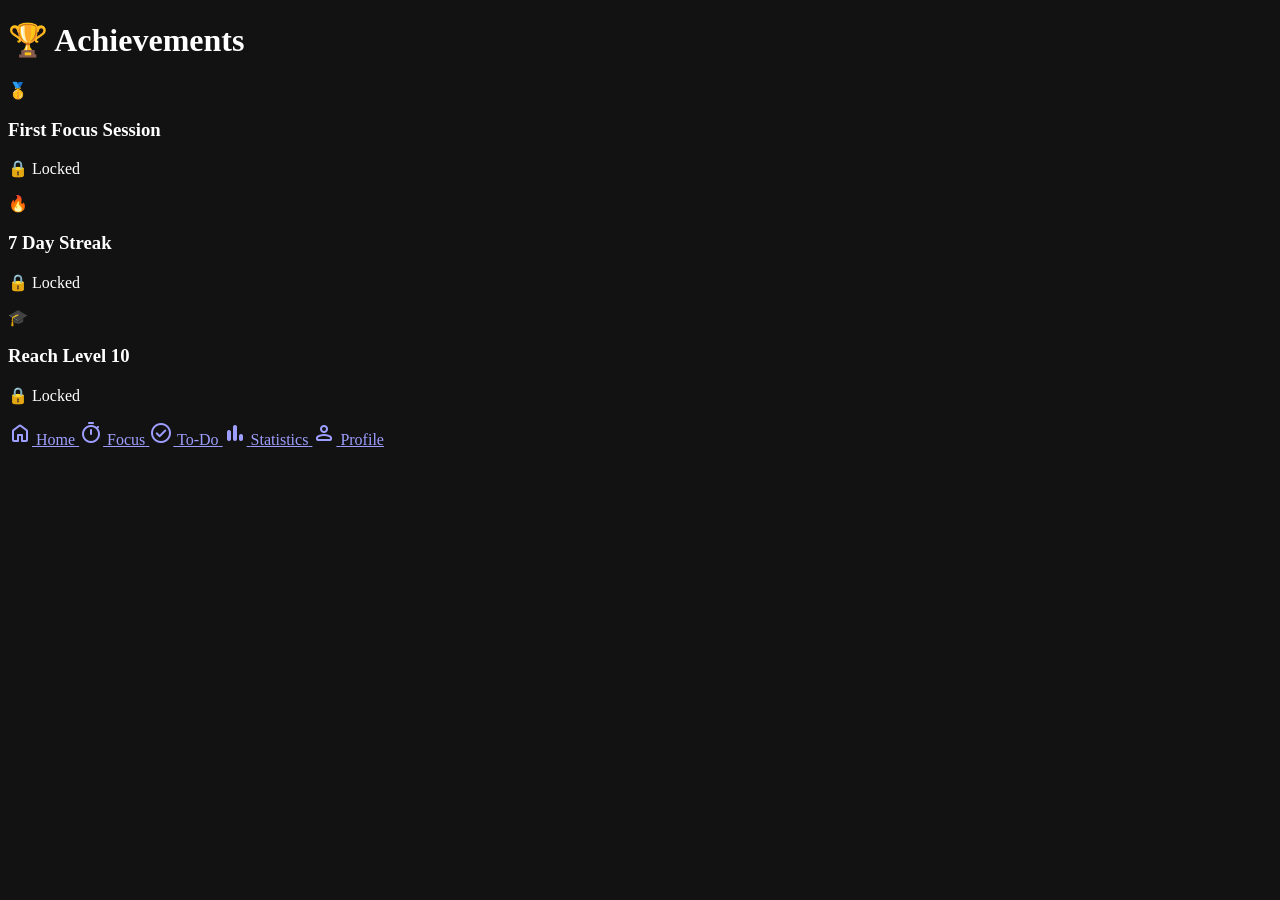
==== achievement.html @ 0099cb58 "Add files via upload" ====
<!DOCTYPE html>
<html lang="en">
<head>
<meta charset="UTF-8">
<meta name="viewport" content="width=device-width, initial-scale=1.0, viewport-fit=cover">
<meta name="theme-color" content="#0a0e15">
<meta name="color-scheme" content="dark">
<title>StudyArc - Achievements</title>

<link rel="manifest" href="manifest.json">
<link rel="icon" href="images/icon-192.png">
<link rel="apple-touch-icon" href="images/icon-192.png">
<meta name="mobile-web-app-capable" content="yes">
<meta name="apple-mobile-web-app-capable" content="yes">

<link rel="preconnect" href="https://fonts.googleapis.com">
<link rel="preconnect" href="https://fonts.gstatic.com" crossorigin>
<link href="https://fonts.googleapis.com/css2?family=Material+Symbols+Rounded" rel="stylesheet">
<link href="https://fonts.googleapis.com/css2?family=Inter:wght@400;500;600;700;800&display=swap" rel="stylesheet">

<link rel="stylesheet" href="css/style.css">
<script src="js/app.js" defer></script>
</head>

<body>

<div class="header-row">
  <h1>🏆 Achievements</h1>
</div>

<div class="card">
  <div class="achievement-row">
    <div class="achievement-icon">🥇</div>
    <div class="achievement-body">
      <h3>First Focus Session</h3>
      <p id="badge1">🔒 Locked</p>
    </div>
  </div>
  <div class="achievement-row">
    <div class="achievement-icon">🔥</div>
    <div class="achievement-body">
      <h3>7 Day Streak</h3>
      <p id="badge2">🔒 Locked</p>
    </div>
  </div>
  <div class="achievement-row">
    <div class="achievement-icon">🎓</div>
    <div class="achievement-body">
      <h3>Reach Level 10</h3>
      <p id="badge3">🔒 Locked</p>
    </div>
  </div>
</div>

<div class="nav">
  <a href="home.html">
    <span class="material-symbols-rounded" aria-hidden="true">home</span>
    <span>Home</span>
  </a>
  <a href="focus.html">
    <span class="material-symbols-rounded" aria-hidden="true">timer</span>
    <span>Focus</span>
  </a>
  <a href="todo.html">
    <span class="material-symbols-rounded" aria-hidden="true">check_circle</span>
    <span>To-Do</span>
  </a>
  <a href="stats.html">
    <span class="material-symbols-rounded" aria-hidden="true">bar_chart</span>
    <span>Statistics</span>
  </a>
  <a href="profile.html">
    <span class="material-symbols-rounded" aria-hidden="true">person</span>
    <span>Profile</span>
  </a>
</div>

<script>
// Recolors each achievement icon once app.js resolves lock state
(function(){
  function sync(){
    ['badge1','badge2','badge3'].forEach(function(id){
      var el = document.getElementById(id);
      if(!el) return;
      var icon = el.closest('.achievement-row').querySelector('.achievement-icon');
      var unlocked = el.textContent.indexOf('🔒') === -1;
      icon.classList.toggle('unlocked', unlocked);
    });
  }
  new MutationObserver(sync).observe(document.body, { subtree:true, characterData:true, childList:true });
  sync();
})();
</script>

</body>
</html>
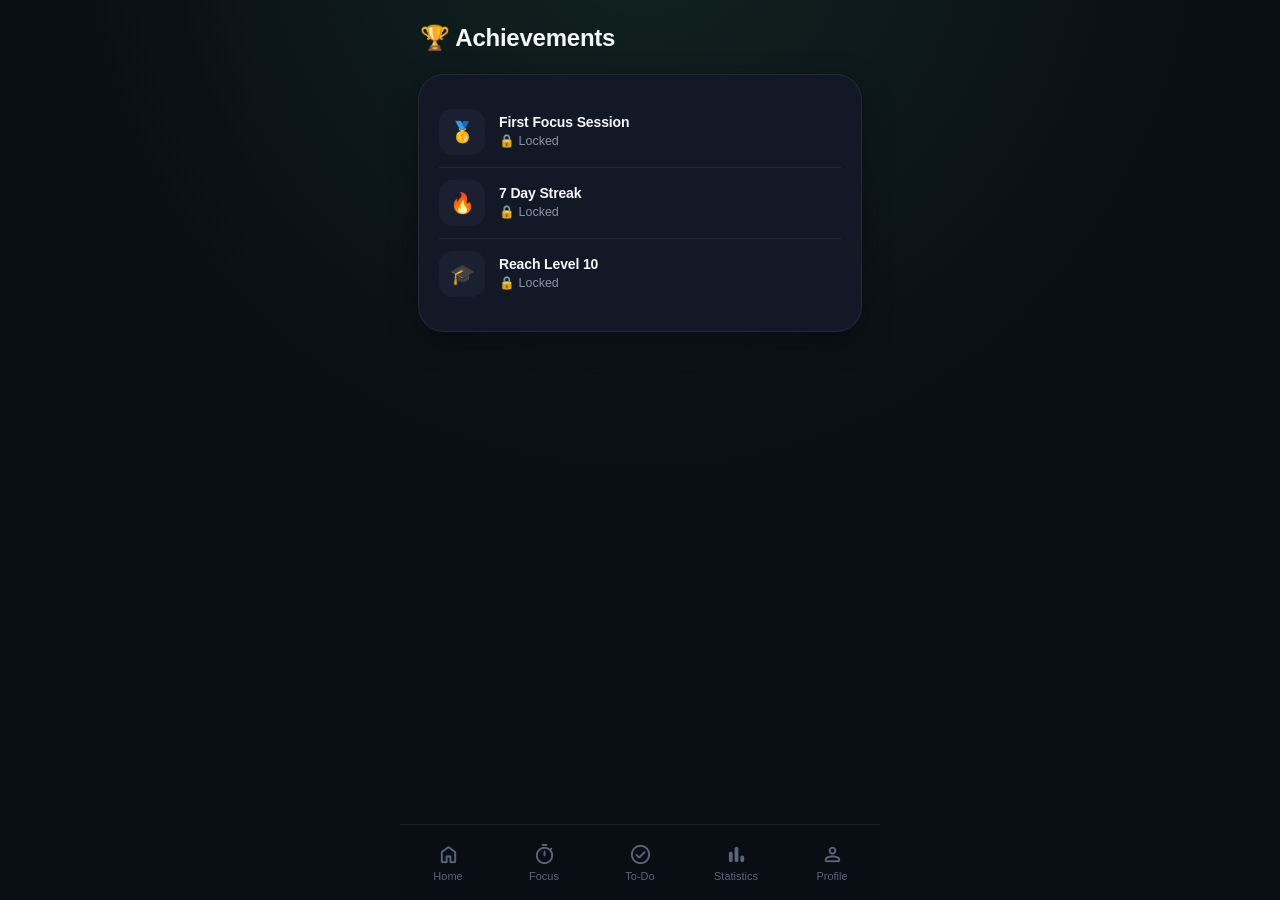
==== commit 67edc822: "Add files via upload" ====
--- a/achievement.html
+++ b/achievement.html
@@ -18,7 +18,7 @@
 <link href="https://fonts.googleapis.com/css2?family=Material+Symbols+Rounded" rel="stylesheet">
 <link href="https://fonts.googleapis.com/css2?family=Inter:wght@400;500;600;700;800&display=swap" rel="stylesheet">
 
-<link rel="stylesheet" href="css/style.css">
+<link rel="stylesheet" href="style.css">
 <script src="js/app.js" defer></script>
 </head>
 
--- a/style.css
+++ b/style.css
@@ -0,0 +1,573 @@
+/* ==========================================
+   StudyArc — Design System
+   ========================================== */
+
+:root{
+  --bg:#0a0e15;
+  --surface:#131826;
+  --surface-2:#1a2030;
+  --surface-3:#212840;
+  --border:rgba(255,255,255,.07);
+  --border-2:rgba(255,255,255,.13);
+
+  --mint:#6ee7b7;
+  --green:#22c55e;
+  --green-deep:#16a34a;
+  --gradient:linear-gradient(135deg,#4ade80 0%,#16a34a 100%);
+  --gradient-soft:linear-gradient(135deg,rgba(74,222,128,.16),rgba(22,163,74,.05));
+
+  --text:#f5f7fa;
+  --sub:#8b93a7;
+  --sub-2:#5b6478;
+
+  --red:#f87171;
+  --blue:#60a5fa;
+  --purple:#a78bfa;
+  --orange:#fb923c;
+  --pink:#f472b6;
+  --slate:#94a3b8;
+
+  --r-lg:26px;
+  --r-md:18px;
+  --r-sm:14px;
+  --r-pill:999px;
+
+  --shadow-card:0 10px 30px rgba(0,0,0,.35);
+  --shadow-btn:0 10px 24px rgba(34,197,94,.30);
+  --nav-h:76px;
+
+  --font:'Inter',-apple-system,BlinkMacSystemFont,sans-serif;
+}
+
+*{box-sizing:border-box;}
+html,body{margin:0;padding:0;}
+html{scroll-behavior:smooth;}
+
+body{
+  background:var(--bg);
+  background-image:radial-gradient(circle at 50% -10%, rgba(74,222,128,.10), transparent 50%);
+  background-attachment:fixed;
+  color:var(--text);
+  font-family:var(--font);
+  -webkit-font-smoothing:antialiased;
+  font-variant-numeric:tabular-nums;
+  max-width:480px;
+  margin:0 auto;
+  min-height:100vh;
+  padding:20px 18px calc(var(--nav-h) + 26px);
+}
+
+::selection{background:rgba(34,197,94,.35);color:#fff;}
+::-webkit-scrollbar{width:6px;height:6px;}
+::-webkit-scrollbar-thumb{background:var(--surface-3);border-radius:99px;}
+::-webkit-scrollbar-track{background:transparent;}
+
+a{color:inherit;text-decoration:none;}
+a:focus-visible,button:focus-visible,input:focus-visible,.icon-btn:focus-visible{
+  outline:2px solid var(--green);
+  outline-offset:2px;
+}
+
+h1,h2,h3{margin:0;font-weight:700;letter-spacing:-.01em;}
+h1{font-size:22px;}
+h2{font-size:15px;}
+p{margin:0;color:var(--sub);font-size:14px;line-height:1.5;}
+small{color:var(--sub-2);font-size:12px;}
+
+/* ---------- Header row (title/greeting + icon button) ---------- */
+.header-row{
+  display:flex;
+  align-items:flex-start;
+  justify-content:space-between;
+  gap:12px;
+  padding:4px 2px 22px;
+}
+.header-row .eyebrow{
+  margin:0 0 6px;
+  font-size:12px;
+  font-weight:600;
+  letter-spacing:.02em;
+  color:var(--sub);
+}
+.header-row h1{font-size:24px;}
+.back-row{
+  display:flex;
+  align-items:center;
+  gap:10px;
+  padding:2px 0 20px;
+}
+
+/* ---------- Icon button (circular) ---------- */
+.icon-btn{
+  position:relative;
+  display:flex;
+  align-items:center;
+  justify-content:center;
+  width:44px;
+  height:44px;
+  flex:none;
+  border-radius:var(--r-pill);
+  background:var(--surface);
+  border:1px solid var(--border);
+  color:var(--text);
+  cursor:pointer;
+}
+.icon-btn .material-symbols-rounded{font-size:22px;}
+.icon-btn .dot{
+  position:absolute;
+  top:-3px; right:-3px;
+  min-width:19px;
+  height:19px;
+  padding:0 4px;
+  border-radius:var(--r-pill);
+  background:var(--red);
+  border:2px solid var(--bg);
+  align-items:center;
+  justify-content:center;
+  font-size:10.5px;
+  font-weight:700;
+  color:#fff;
+  line-height:1;
+}
+
+/* ---------- Cards ---------- */
+.card{
+  background:var(--surface);
+  border:1px solid var(--border);
+  border-radius:var(--r-lg);
+  padding:22px 20px;
+  margin-bottom:16px;
+  box-shadow:var(--shadow-card);
+}
+.card.featured{
+  background:linear-gradient(160deg, var(--surface) 0%, var(--surface) 60%, rgba(22,163,74,.10) 150%);
+  border-color:rgba(74,222,128,.20);
+}
+.card h2{
+  display:flex;align-items:center;gap:8px;
+  margin-bottom:16px;
+  color:var(--text);
+}
+.card > p{margin-top:6px;}
+
+/* ---------- Buttons ---------- */
+.button{
+  display:flex;
+  align-items:center;
+  justify-content:center;
+  gap:8px;
+  width:100%;
+  padding:16px 20px;
+  border:none;
+  border-radius:var(--r-pill);
+  background:var(--gradient);
+  color:#08170c;
+  font-family:var(--font);
+  font-size:15px;
+  font-weight:700;
+  cursor:pointer;
+  box-shadow:var(--shadow-btn);
+  transition:transform .15s ease, box-shadow .15s ease;
+}
+.button:active{transform:scale(.97);}
+.button.secondary{
+  background:var(--surface-2);
+  color:var(--text);
+  box-shadow:none;
+  border:1px solid var(--border-2);
+}
+.button.danger{
+  background:transparent;
+  color:var(--red);
+  box-shadow:none;
+  border:1px solid rgba(248,113,113,.35);
+}
+.button.small{padding:12px 16px;font-size:13.5px;width:auto;}
+
+/* ---------- Forms ---------- */
+label.field-label{
+  display:block;
+  font-size:13px;
+  font-weight:600;
+  color:var(--sub);
+  margin:0 0 8px 2px;
+}
+input,textarea,.input{
+  width:100%;
+  padding:15px 16px;
+  border-radius:var(--r-md);
+  border:1px solid var(--border-2);
+  background:var(--surface-2);
+  color:var(--text);
+  font-family:var(--font);
+  font-size:14.5px;
+}
+input::placeholder,textarea::placeholder{color:var(--sub-2);}
+input:focus,textarea:focus{outline:none;border-color:rgba(74,222,128,.45);}
+.field-wrap{position:relative;margin-bottom:16px;}
+.field-wrap .material-symbols-rounded{
+  position:absolute;left:15px;top:50%;transform:translateY(-50%);
+  font-size:19px;color:var(--sub-2);
+}
+.field-wrap input{padding-left:44px;}
+.field-wrap .toggle-visibility{
+  position:absolute;right:12px;top:50%;transform:translateY(-50%);
+  background:none;border:none;color:var(--sub-2);cursor:pointer;padding:6px;
+}
+.field-row{display:flex;align-items:center;justify-content:space-between;margin:2px 0 22px;font-size:13px;}
+.field-row label{display:flex;align-items:center;gap:7px;color:var(--sub);}
+.field-row a{color:var(--mint);font-weight:600;}
+
+/* ---------- Stat grid ---------- */
+.grid{
+  display:grid;
+  grid-template-columns:1fr 1fr;
+  gap:12px;
+  margin-bottom:16px;
+}
+.stat{
+  background:var(--surface);
+  border:1px solid var(--border);
+  border-radius:var(--r-md);
+  padding:16px 14px;
+}
+.stat h1{
+  font-size:19px;
+  margin-bottom:4px;
+  color:var(--text);
+}
+.stat p{font-size:12px;margin:0;}
+a.stat{display:block;}
+
+/* ---------- Linear progress ---------- */
+.progress{
+  position:relative;
+  width:100%;
+  height:8px;
+  border-radius:var(--r-pill);
+  background:var(--surface-2);
+  overflow:hidden;
+  margin:10px 0;
+}
+.fill{
+  height:100%;
+  width:0%;
+  border-radius:var(--r-pill);
+  background:var(--gradient);
+  transition:width .6s cubic-bezier(.16,1,.3,1);
+}
+
+/* ---------- Badge / chip ---------- */
+.badge{
+  display:inline-flex;
+  align-items:center;
+  gap:6px;
+  padding:8px 14px;
+  border-radius:var(--r-pill);
+  background:var(--surface-2);
+  border:1px solid var(--border-2);
+  font-size:13px;
+  font-weight:600;
+  color:var(--text);
+}
+
+/* ---------- Avatar ---------- */
+.avatar{
+  width:64px;height:64px;
+  border-radius:50%;
+  background:var(--gradient);
+  display:flex;align-items:center;justify-content:center;
+  font-size:26px;font-weight:800;color:#08170c;
+  flex:none;
+}
+
+/* ---------- Quick access ---------- */
+.quick-grid{
+  display:grid;
+  grid-template-columns:repeat(3,1fr);
+  gap:10px;
+}
+.quick-grid .button{
+  flex-direction:column;
+  width:auto;
+  padding:16px 6px;
+  gap:8px;
+  background:var(--surface-2);
+  color:var(--text);
+  box-shadow:none;
+  border:1px solid var(--border);
+  font-size:12.5px;
+  font-weight:600;
+}
+.quick-grid .button .material-symbols-rounded{font-size:22px;}
+.quick-grid .button:nth-child(1) .material-symbols-rounded{color:var(--blue);}
+.quick-grid .button:nth-child(2) .material-symbols-rounded{color:var(--green);}
+.quick-grid .button:nth-child(3) .material-symbols-rounded{color:var(--orange);}
+.quick-grid .button:nth-child(4) .material-symbols-rounded{color:var(--purple);}
+.quick-grid .button:nth-child(5) .material-symbols-rounded{color:var(--pink);}
+.quick-grid .button:nth-child(6) .material-symbols-rounded{color:var(--slate);}
+
+/* ---------- Bottom navigation (flush tab bar) ---------- */
+.nav{
+  position:fixed;
+  bottom:0;left:0;right:0;
+  max-width:480px;
+  margin:0 auto;
+  height:var(--nav-h);
+  display:flex;
+  background:rgba(10,14,21,.92);
+  backdrop-filter:blur(16px);
+  border-top:1px solid var(--border);
+  padding-bottom:env(safe-area-inset-bottom);
+  z-index:20;
+}
+.nav a{
+  flex:1;
+  display:flex;
+  flex-direction:column;
+  align-items:center;
+  justify-content:center;
+  gap:4px;
+  color:var(--sub-2);
+  font-size:11px;
+  font-weight:500;
+}
+.nav a .material-symbols-rounded{
+  font-size:23px;
+  font-variation-settings:'FILL' 0,'wght' 400,'GRAD' 0,'opsz' 24;
+}
+.nav a.active{color:var(--mint);}
+.nav a.active .material-symbols-rounded{
+  font-variation-settings:'FILL' 1,'wght' 500,'GRAD' 0,'opsz' 24;
+}
+
+/* ---------- Timer ring (Focus) ---------- */
+.timer-container{position:relative;width:280px;height:280px;margin:20px auto;}
+.timer-svg{width:100%;height:100%;transform:rotate(-90deg);}
+.timer-bg{fill:none;stroke:var(--surface-2);stroke-width:14;}
+.timer-progress{
+  fill:none;
+  stroke:url(#ringGradient);
+  stroke-width:14;
+  stroke-linecap:round;
+  stroke-dasharray:722;
+  stroke-dashoffset:0;
+  transition:stroke-dashoffset .5s linear;
+  filter:drop-shadow(0 0 12px rgba(74,222,128,.45));
+}
+.timer-content{
+  position:absolute;inset:0;
+  display:flex;flex-direction:column;align-items:center;justify-content:center;
+  text-align:center;
+}
+.timer-content h1{font-size:40px;letter-spacing:-.02em;}
+.timer-content p{margin-top:6px;}
+.timer-buttons{display:grid;grid-template-columns:repeat(3,1fr);gap:10px;margin-bottom:16px;}
+.timer-buttons .button{padding:13px 8px;font-size:13px;}
+.control-buttons{display:grid;grid-template-columns:1fr 1fr;gap:10px;margin-bottom:16px;}
+.control-buttons .button:last-child{grid-column:1/3;}
+.control-buttons .button:nth-child(2){background:var(--surface-2);color:var(--text);box-shadow:none;border:1px solid var(--border-2);}
+
+/* ---------- Goal arc (Home) ---------- */
+.arc-wrap{position:relative;width:200px;height:200px;margin:4px auto 6px;}
+.arc-ring{width:100%;height:100%;transform:rotate(-90deg);}
+.arc-track{fill:none;stroke:var(--surface-2);stroke-width:13;}
+.arc-fill{
+  fill:none;
+  stroke:url(#ringGradient);
+  stroke-width:13;
+  stroke-linecap:round;
+  stroke-dasharray:559;
+  stroke-dashoffset:559;
+  transition:stroke-dashoffset .9s cubic-bezier(.16,1,.3,1);
+  filter:drop-shadow(0 0 10px rgba(74,222,128,.45));
+}
+.arc-center{
+  position:absolute;inset:0;
+  display:flex;flex-direction:column;align-items:center;justify-content:center;
+  text-align:center;padding:0 18px;
+}
+.arc-center h1{font-size:23px;}
+.arc-center h1 span{display:block;font-size:12px;font-weight:400;color:var(--sub);margin-top:2px;}
+.arc-center p{margin-top:8px;font-size:12.5px;font-weight:600;color:var(--mint);}
+
+/* ---------- Task list ---------- */
+.task-card{
+  display:flex;
+  align-items:center;
+  gap:12px;
+  padding:14px 0;
+  border-bottom:1px solid var(--border);
+}
+.task-card:last-child{border-bottom:none;}
+.task-toggle{
+  flex:none;
+  width:24px;height:24px;
+  border-radius:50%;
+  border:2px solid var(--border-2);
+  background:transparent;
+  cursor:pointer;
+  display:flex;align-items:center;justify-content:center;
+  color:transparent;
+  font-size:14px;
+  padding:0;
+}
+.task-toggle.done{background:var(--gradient);border-color:transparent;color:#08170c;}
+.task-text{flex:1;font-size:14.5px;color:var(--text);}
+.task-text.done{color:var(--sub-2);text-decoration:line-through;}
+.task-delete{
+  flex:none;
+  width:34px;height:34px;
+  border-radius:50%;
+  border:none;
+  background:var(--surface-2);
+  color:var(--sub);
+  cursor:pointer;
+  display:flex;align-items:center;justify-content:center;
+  font-size:15px;
+}
+
+/* ---------- Achievements ---------- */
+.achievement-row{display:flex;align-items:center;gap:14px;padding:12px 0;border-bottom:1px solid var(--border);}
+.achievement-row:last-child{border-bottom:none;}
+.achievement-icon{
+  flex:none;width:46px;height:46px;border-radius:14px;
+  display:flex;align-items:center;justify-content:center;font-size:20px;
+  background:var(--surface-2);color:var(--sub-2);
+}
+.achievement-icon.unlocked{background:var(--gradient-soft);color:var(--mint);}
+.achievement-body h3{font-size:14px;margin-bottom:2px;color:var(--text);}
+.achievement-body p{font-size:12.5px;margin:0;}
+
+/* ---------- Menu list (Profile) ---------- */
+.menu-list{display:flex;flex-direction:column;}
+.menu-item{
+  display:flex;align-items:center;gap:14px;
+  padding:15px 2px;
+  border-bottom:1px solid var(--border);
+}
+.menu-item:last-child{border-bottom:none;}
+.menu-item .material-symbols-rounded{font-size:20px;color:var(--sub);}
+.menu-item span.label{flex:1;font-size:14.5px;font-weight:500;}
+.menu-item .chev{color:var(--sub-2);font-size:19px;}
+.menu-item.danger span.label,.menu-item.danger .material-symbols-rounded{color:var(--red);}
+
+/* ---------- Rooms ---------- */
+.room-card{display:flex;align-items:center;gap:14px;}
+.room-icon{
+  flex:none;width:48px;height:48px;border-radius:14px;
+  display:flex;align-items:center;justify-content:center;font-size:21px;
+  background:var(--surface-2);
+}
+.room-body{flex:1;}
+.room-body h3{font-size:14.5px;margin-bottom:3px;color:var(--text);}
+.room-body p{font-size:12.5px;margin:0;}
+.room-live{
+  font-size:10.5px;font-weight:700;color:#fff;
+  background:var(--red);padding:3px 9px;border-radius:var(--r-pill);
+  letter-spacing:.03em;
+}
+
+/* ---------- Notifications ---------- */
+.notif-card h3{font-size:14px;margin-bottom:4px;color:var(--text);}
+.notif-card p{margin-bottom:6px;}
+
+/* ---------- Calendar ---------- */
+.cal-head{display:flex;align-items:center;justify-content:space-between;margin-bottom:16px;}
+.cal-nav-btn{
+  width:34px;height:34px;border-radius:50%;
+  border:1px solid var(--border-2);background:var(--surface-2);
+  color:var(--text);display:flex;align-items:center;justify-content:center;
+  cursor:pointer;flex:none;
+}
+.cal-nav-btn .material-symbols-rounded{font-size:18px;}
+.cal-grid{display:grid;grid-template-columns:repeat(7,1fr);gap:6px;text-align:center;}
+.cal-dow{font-size:11px;color:var(--sub-2);font-weight:600;padding-bottom:6px;}
+.cal-day{
+  aspect-ratio:1;
+  display:flex;align-items:center;justify-content:center;
+  border-radius:10px;
+  font-size:13px;
+  color:var(--sub);
+  background:var(--surface-2);
+}
+.cal-day.level-low{background:rgba(251,146,60,.32);color:var(--text);}
+.cal-day.level-mid{background:rgba(74,222,128,.32);color:var(--text);}
+.cal-day.level-high{background:var(--gradient);color:#08170c;font-weight:700;}
+.cal-day.today{outline:2px solid var(--mint);outline-offset:-2px;font-weight:700;}
+.cal-day.muted{opacity:0;pointer-events:none;}
+.cal-legend{display:flex;flex-wrap:wrap;gap:14px;margin-top:14px;font-size:11.5px;color:var(--sub);}
+.cal-legend span{display:inline-flex;align-items:center;gap:6px;}
+.cal-legend i{width:8px;height:8px;border-radius:50%;display:inline-block;}
+
+/* ---------- Tabs / segmented ---------- */
+.tabs{display:flex;gap:6px;background:var(--surface-2);padding:4px;border-radius:var(--r-pill);margin-bottom:18px;}
+.tabs .tab{flex:1;text-align:center;padding:9px 0;border-radius:var(--r-pill);font-size:13px;font-weight:600;color:var(--sub);}
+.tabs .tab.active{background:var(--gradient);color:#08170c;}
+
+/* ---------- Splash ---------- */
+.splash-body{
+  min-height:100vh;
+  display:flex;align-items:center;justify-content:center;
+  background:var(--bg);
+  background-image:radial-gradient(circle at 50% 30%, rgba(74,222,128,.14), transparent 55%);
+}
+.splash{text-align:center;}
+.splash-logo{width:96px;height:96px;margin-bottom:20px;animation:logoPop .8s cubic-bezier(.16,1,.3,1);}
+.splash h1{font-size:26px;margin-bottom:6px;animation:fadeUp .7s ease .1s both;}
+.splash p{animation:fadeUp .7s ease .2s both;}
+@keyframes logoPop{from{opacity:0;transform:scale(.7);}to{opacity:1;transform:scale(1);}}
+@keyframes fadeUp{from{opacity:0;transform:translateY(10px);}to{opacity:1;transform:translateY(0);}}
+
+/* ---------- Welcome / auth ---------- */
+.welcome-body{padding-top:14vh;}
+.welcome-logo{width:104px;height:104px;margin:0 auto 26px;display:block;}
+.welcome-title{text-align:center;font-size:28px;margin-bottom:8px;}
+.welcome-tagline{text-align:center;margin-bottom:40px;}
+.social-row{display:flex;gap:12px;justify-content:center;margin:20px 0 22px;}
+.social-btn{
+  width:52px;height:52px;border-radius:50%;
+  background:var(--surface-2);border:1px solid var(--border-2);
+  display:flex;align-items:center;justify-content:center;
+  font-size:18px;font-weight:700;color:var(--text);
+}
+.divider-row{display:flex;align-items:center;gap:12px;color:var(--sub-2);font-size:12.5px;margin:22px 0;}
+.divider-row::before,.divider-row::after{content:"";flex:1;height:1px;background:var(--border-2);}
+.foot-row{text-align:center;font-size:13.5px;color:var(--sub);}
+.foot-row a{color:var(--mint);font-weight:700;}
+
+/* ---------- Light theme ---------- */
+[data-theme="light"]{
+  --bg:#f3f5f8;
+  --surface:#ffffff;
+  --surface-2:#eef1f5;
+  --surface-3:#e2e7ee;
+  --border:rgba(15,23,42,.08);
+  --border-2:rgba(15,23,42,.14);
+  --text:#12151d;
+  --sub:#5b6478;
+  --sub-2:#8b93a7;
+}
+[data-theme="light"] body{
+  background-image:radial-gradient(circle at 50% -10%, rgba(34,197,94,.09), transparent 50%);
+}
+[data-theme="light"] .nav{
+  background:rgba(255,255,255,.90);
+}
+[data-theme="light"] .card,
+[data-theme="light"] .stat{
+  box-shadow:0 8px 22px rgba(15,23,42,.06);
+}
+[data-theme="light"] .splash-body{
+  background-image:radial-gradient(circle at 50% 30%, rgba(34,197,94,.12), transparent 55%);
+}
+
+/* ---------- Reduced motion ---------- */
+@media (prefers-reduced-motion:reduce){
+  *{animation:none !important;transition:none !important;}
+}
+
+@media (max-width:360px){
+  body{padding-left:14px;padding-right:14px;}
+  .quick-grid .button{font-size:11.5px;}
+}
